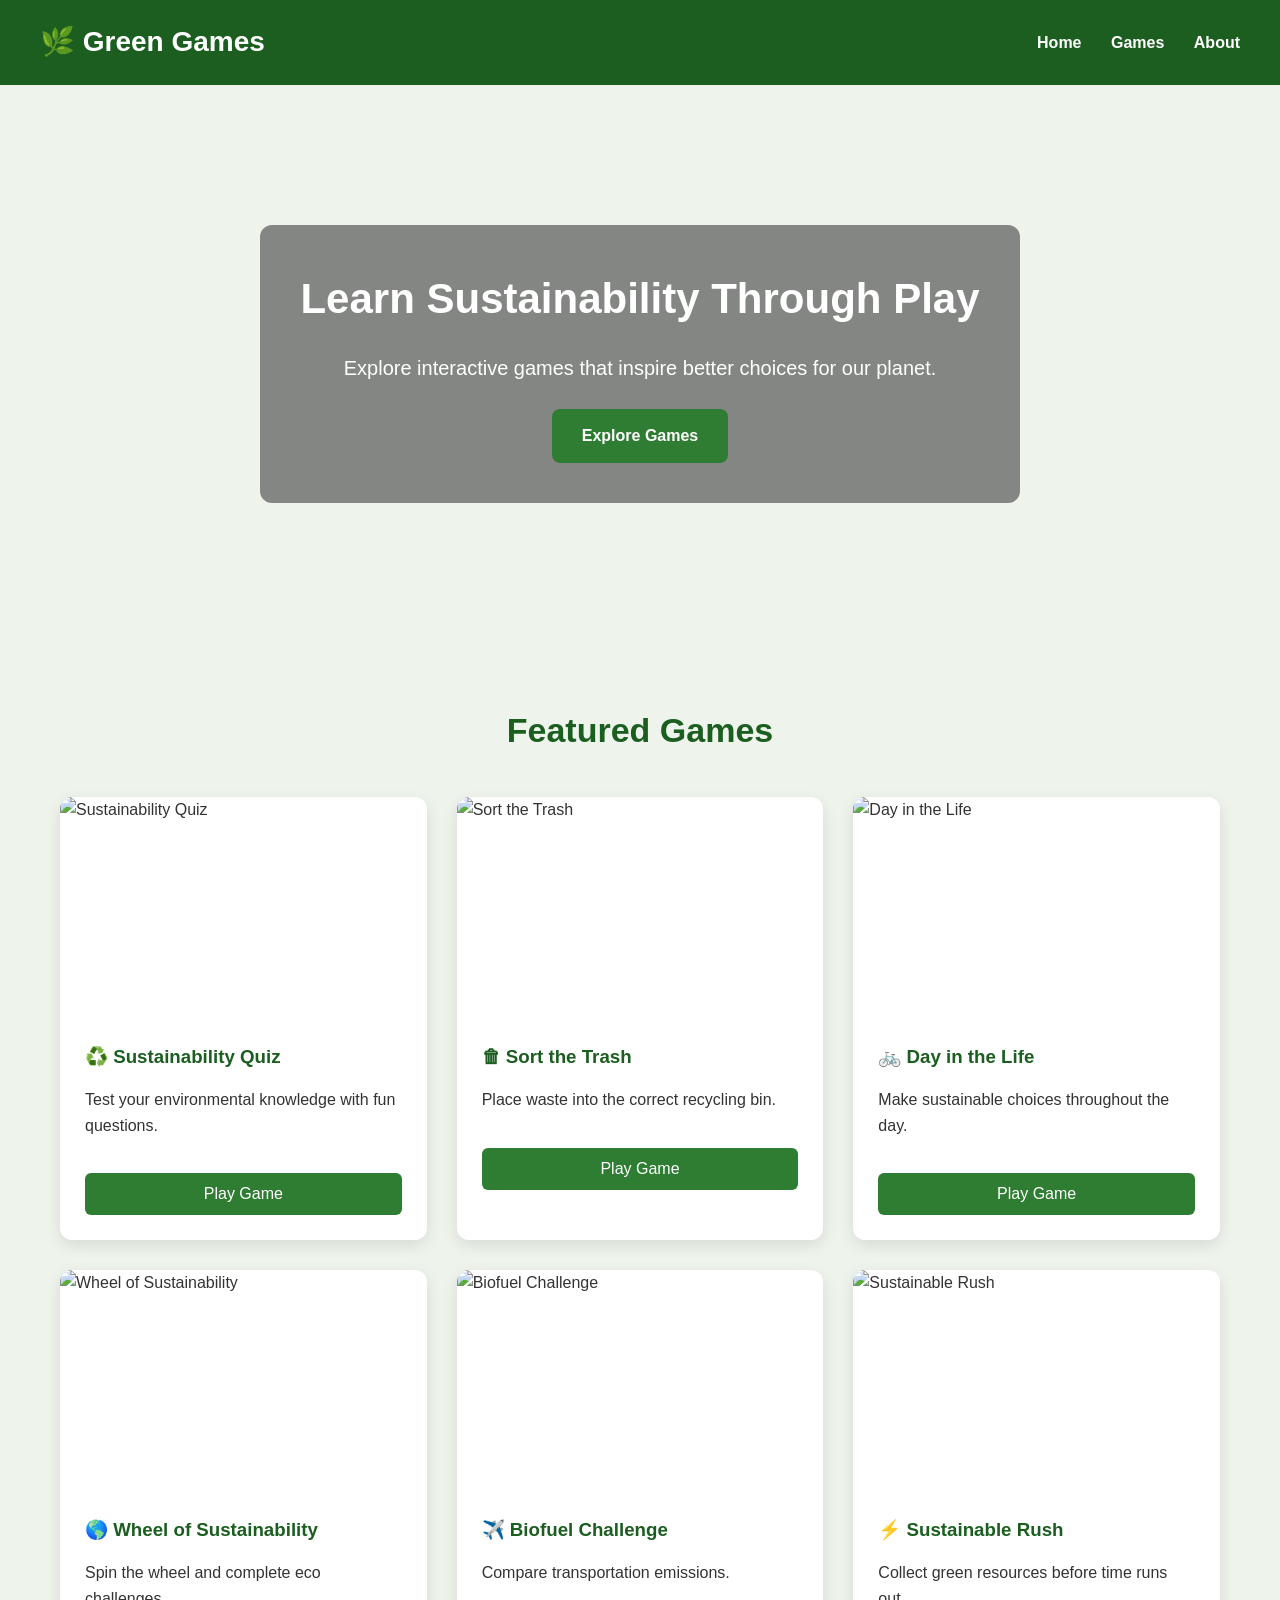
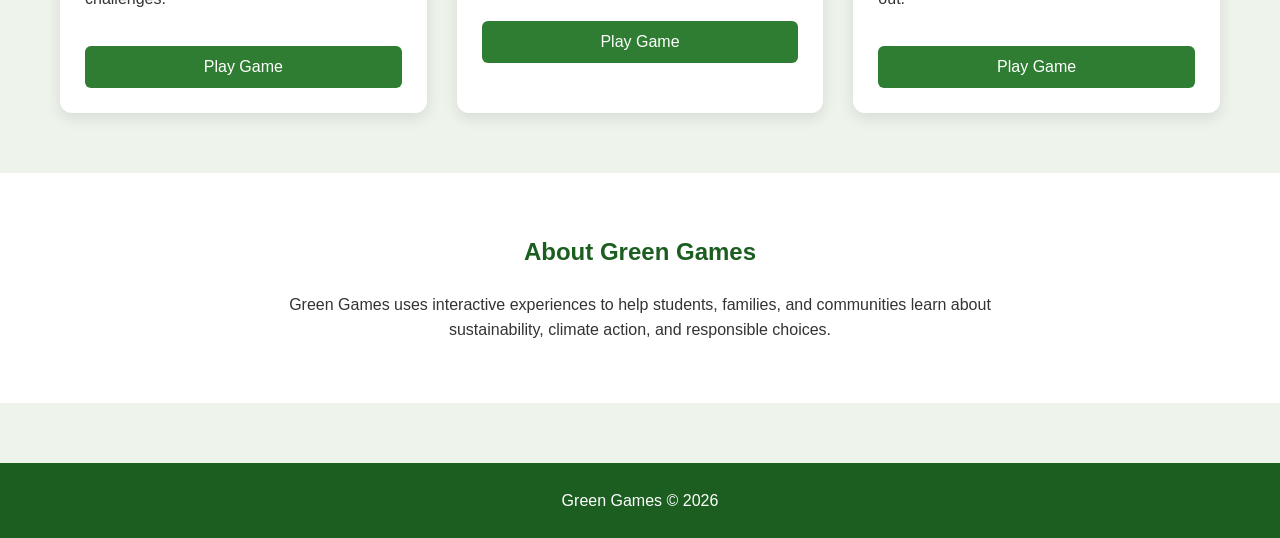
==== index.html @ a9f8beb3 "Complete Wheel of Sustainability random challenge game" ====
<!DOCTYPE html>
<html lang="en">

<head>
    <meta charset="UTF-8">
    <meta name="viewport" content="width=device-width, initial-scale=1.0">
    <title>Green Games</title>

    <link rel="stylesheet" href="css/style.css">
</head>


<body>

<header>

    <div class="container">

        <h1>🌿 Green Games</h1>

        <nav>
            <a href="#">Home</a>
            <a href="#games">Games</a>
            <a href="#about">About</a>
        </nav>

    </div>

</header>



<section class="hero">

    <div class="hero-overlay">

        <h2>Learn Sustainability Through Play</h2>

        <p>
            Explore interactive games that inspire better choices for our planet.
        </p>

        <a href="#games" class="hero-button">
            Explore Games
        </a>

    </div>

</section>




<section class="games" id="games">

    <h2>Featured Games</h2>


    <div class="game-grid">


        <div class="card">

            <img src="https://images.unsplash.com/photo-1497250681960-ef046c08a56e?auto=format&fit=crop&w=800&q=80"
            alt="Sustainability Quiz">

            <div class="card-content">

                <h3>♻️ Sustainability Quiz</h3>

                <p>
                    Test your environmental knowledge with fun questions.
                </p>

                <a href="games/sustainability-quiz.html">
    <button>Play Game</button>
</a>

            </div>

        </div>




        <div class="card">

            <img src="https://images.unsplash.com/photo-1611284446314-60a58ac0deb9?auto=format&fit=crop&w=800&q=80"
            alt="Sort the Trash">

            <div class="card-content">

                <h3>🗑 Sort the Trash</h3>

                <p>
                    Place waste into the correct recycling bin.
                </p>

                <a href="games/sort-trash.html">

<button>
Play Game
</button>

</a>

            </div>

        </div>




        <div class="card">

            <img src="https://images.unsplash.com/photo-1542601906990-b4d3fb778b09?auto=format&fit=crop&w=800&q=80"
            alt="Day in the Life">

            <div class="card-content">

                <h3>🚲 Day in the Life</h3>

                <p>
                    Make sustainable choices throughout the day.
                </p>

               <a href="games/day-life.html">

<button>
Play Game
</button>

</a>

            </div>

        </div>




        <div class="card">

            <img src="https://images.unsplash.com/photo-1469474968028-56623f02e42e?auto=format&fit=crop&w=800&q=80"
            alt="Wheel of Sustainability">

            <div class="card-content">

                <h3>🌎 Wheel of Sustainability</h3>

                <p>
                    Spin the wheel and complete eco challenges.
                </p>

                <a href="games/sustainability-wheel.html">

<button>
Play Game
</button>

</a>

            </div>

        </div>




        <div class="card">

            <img src="https://images.unsplash.com/photo-1473341304170-971dccb5ac1e?auto=format&fit=crop&w=800&q=80"
            alt="Biofuel Challenge">

            <div class="card-content">

                <h3>✈️ Biofuel Challenge</h3>

                <p>
                    Compare transportation emissions.
                </p>

                <button>Play Game</button>

            </div>

        </div>




        <div class="card">

            <img src="https://images.unsplash.com/photo-1500530855697-b586d89ba3ee?auto=format&fit=crop&w=800&q=80"
            alt="Sustainable Rush">

            <div class="card-content">

                <h3>⚡ Sustainable Rush</h3>

                <p>
                    Collect green resources before time runs out.
                </p>

                <button>Play Game</button>

            </div>

        </div>


    </div>

</section>





<section class="about" id="about">

    <h2>About Green Games</h2>

    <p>
        Green Games uses interactive experiences to help students,
        families, and communities learn about sustainability,
        climate action, and responsible choices.
    </p>

</section>




<footer>

    Green Games © 2026

</footer>



<script src="js/app.js"></script>


</body>

</html>
---- css/style.css ----
/* RESET */

* {

    margin:0;

    padding:0;

    box-sizing:border-box;

}



body {

    font-family:Arial, Helvetica, sans-serif;

    background:#eef4ec;

    color:#333;

    line-height:1.6;

}



/* HEADER */

header {

    background:#1b5e20;

    color:white;

    padding:20px 40px;

    position:sticky;

    top:0;

    z-index:1000;

}



.container {

    display:flex;

    justify-content:space-between;

    align-items:center;

}



header h1 {

    font-size:28px;

}



nav a {

    color:white;

    text-decoration:none;

    margin-left:25px;

    font-weight:bold;

}



nav a:hover {

    color:#c8f7c5;

}



/* HERO */

.hero {

    background-image:url('https://images.unsplash.com/photo-1441974231531-c6227db76b6e?w=1600');

    background-size:cover;

    background-position:center;

    text-align:center;

    padding:140px 20px;

    color:white;

}



.hero-overlay {

    background:rgba(0,0,0,.45);

    display:inline-block;

    padding:40px;

    border-radius:12px;

}



.hero h2 {

    font-size:42px;

    margin-bottom:20px;

}



.hero p {

    font-size:20px;

    max-width:700px;

}



.hero-button {

    display:inline-block;

    margin-top:25px;

    padding:14px 30px;

    background:#2e7d32;

    color:white;

    text-decoration:none;

    border-radius:8px;

    font-weight:bold;

}



.hero-button:hover {

    background:#1b5e20;

}



/* GAMES SECTION */

.games {

    padding:60px;

}



.games h2 {

    text-align:center;

    color:#1b5e20;

    font-size:34px;

    margin-bottom:40px;

}



.game-grid {

    display:grid;

    grid-template-columns:repeat(auto-fit,minmax(280px,1fr));

    gap:30px;

}



/* GAME CARDS */

.card {

    background:white;

    border-radius:12px;

    overflow:hidden;

    box-shadow:0 5px 15px rgba(0,0,0,.1);

    transition:.3s;

}



.card:hover {

    transform:translateY(-8px);

    box-shadow:0 10px 20px rgba(0,0,0,.15);

}



.card img {

    width:100%;

    height:220px;

    object-fit:cover;

    display:block;

}



.card-content {

    padding:25px;

}



.card h3 {

    color:#1b5e20;

    margin-bottom:15px;

}



.card p {

    margin-bottom:25px;

}



/* BUTTONS */

button {

    width:100%;

    background:#2e7d32;

    color:white;

    border:none;

    padding:12px 25px;

    border-radius:6px;

    cursor:pointer;

    font-size:16px;

    margin-top:10px;

}



button:hover {

    background:#1b5e20;

}



button:disabled {

    cursor:not-allowed;

}



/* ABOUT SECTION */

.about {

    background:white;

    text-align:center;

    padding:60px 20px;

}



.about h2 {

    color:#1b5e20;

    margin-bottom:20px;

}



.about p {

    max-width:800px;

    margin:auto;

}



/* QUIZ GAME */

.quiz {

    padding:60px 20px;

    text-align:center;

}



.quiz-box {

    max-width:700px;

    margin:auto;

    background:white;

    padding:40px;

    border-radius:12px;

    box-shadow:0 5px 15px rgba(0,0,0,.1);

}



#progress {

    color:#2e7d32;

    margin-bottom:20px;

    font-size:18px;

}



#question {

    color:#1b5e20;

    margin-bottom:30px;

}



#answers button {

    display:block;

    width:80%;

    margin:15px auto;

}



#result {

    margin:25px;

    font-size:20px;

    font-weight:bold;

    color:#1b5e20;

}



/* FOOTER */

footer {

    background:#1b5e20;

    color:white;

    text-align:center;

    padding:25px;

    margin-top:60px;

}



/* MOBILE DESIGN */

@media(max-width:700px){


    .container {

        flex-direction:column;

        gap:15px;

    }



    nav a {

        margin:0 10px;

    }



    .hero {

        padding:100px 20px;

    }



    .hero h2 {

        font-size:32px;

    }



    .games {

        padding:30px 20px;

    }



    .quiz-box {

        padding:25px;

    }


}#score {

    color:#555;

    margin-bottom:20px;

}/* SORT THE TRASH GAME */


#trash-score {

    color:#2e7d32;

    margin-bottom:20px;

}



#trash-item {

    color:#1b5e20;

    font-size:32px;

    margin-bottom:20px;

}



.trash-question {

    font-size:20px;

    margin-bottom:25px;

}



#trash-image {

    font-size:90px;

    margin:30px;

}



#trash-options button {

    display:block;

    width:80%;

    margin:15px auto;

}



#trash-result {

    margin:25px;

    font-size:20px;

    font-weight:bold;

    color:#1b5e20;

}/* DAY IN THE LIFE GAME */


#day-title {

    color:#1b5e20;

    margin-bottom:20px;

}



#day-question {

    font-size:20px;

    margin-bottom:30px;

}



#day-options button {

    display:block;

    width:80%;

    margin:15px auto;

}



#day-score {

    color:#2e7d32;

    margin-bottom:20px;

}



#day-result {

    margin:25px;

    font-weight:bold;

    font-size:20px;

}/* WHEEL GAME */


#wheel {

width:200px;

height:200px;

margin:30px auto;

border-radius:50%;

background:

conic-gradient(

#66bb6a,

#ffee58,

#42a5f5,

#ef5350,

#66bb6a

);


display:flex;

align-items:center;

justify-content:center;

font-size:70px;

border:8px solid #1b5e20;

}



.spin-animation {

animation:spin 1s ease;

}



@keyframes spin {


from {

transform:rotate(0deg);

}


to {

transform:rotate(720deg);

}


}



#wheel-score {

color:#2e7d32;

margin-bottom:20px;

}



#challenge {

color:#1b5e20;

margin:25px;

}
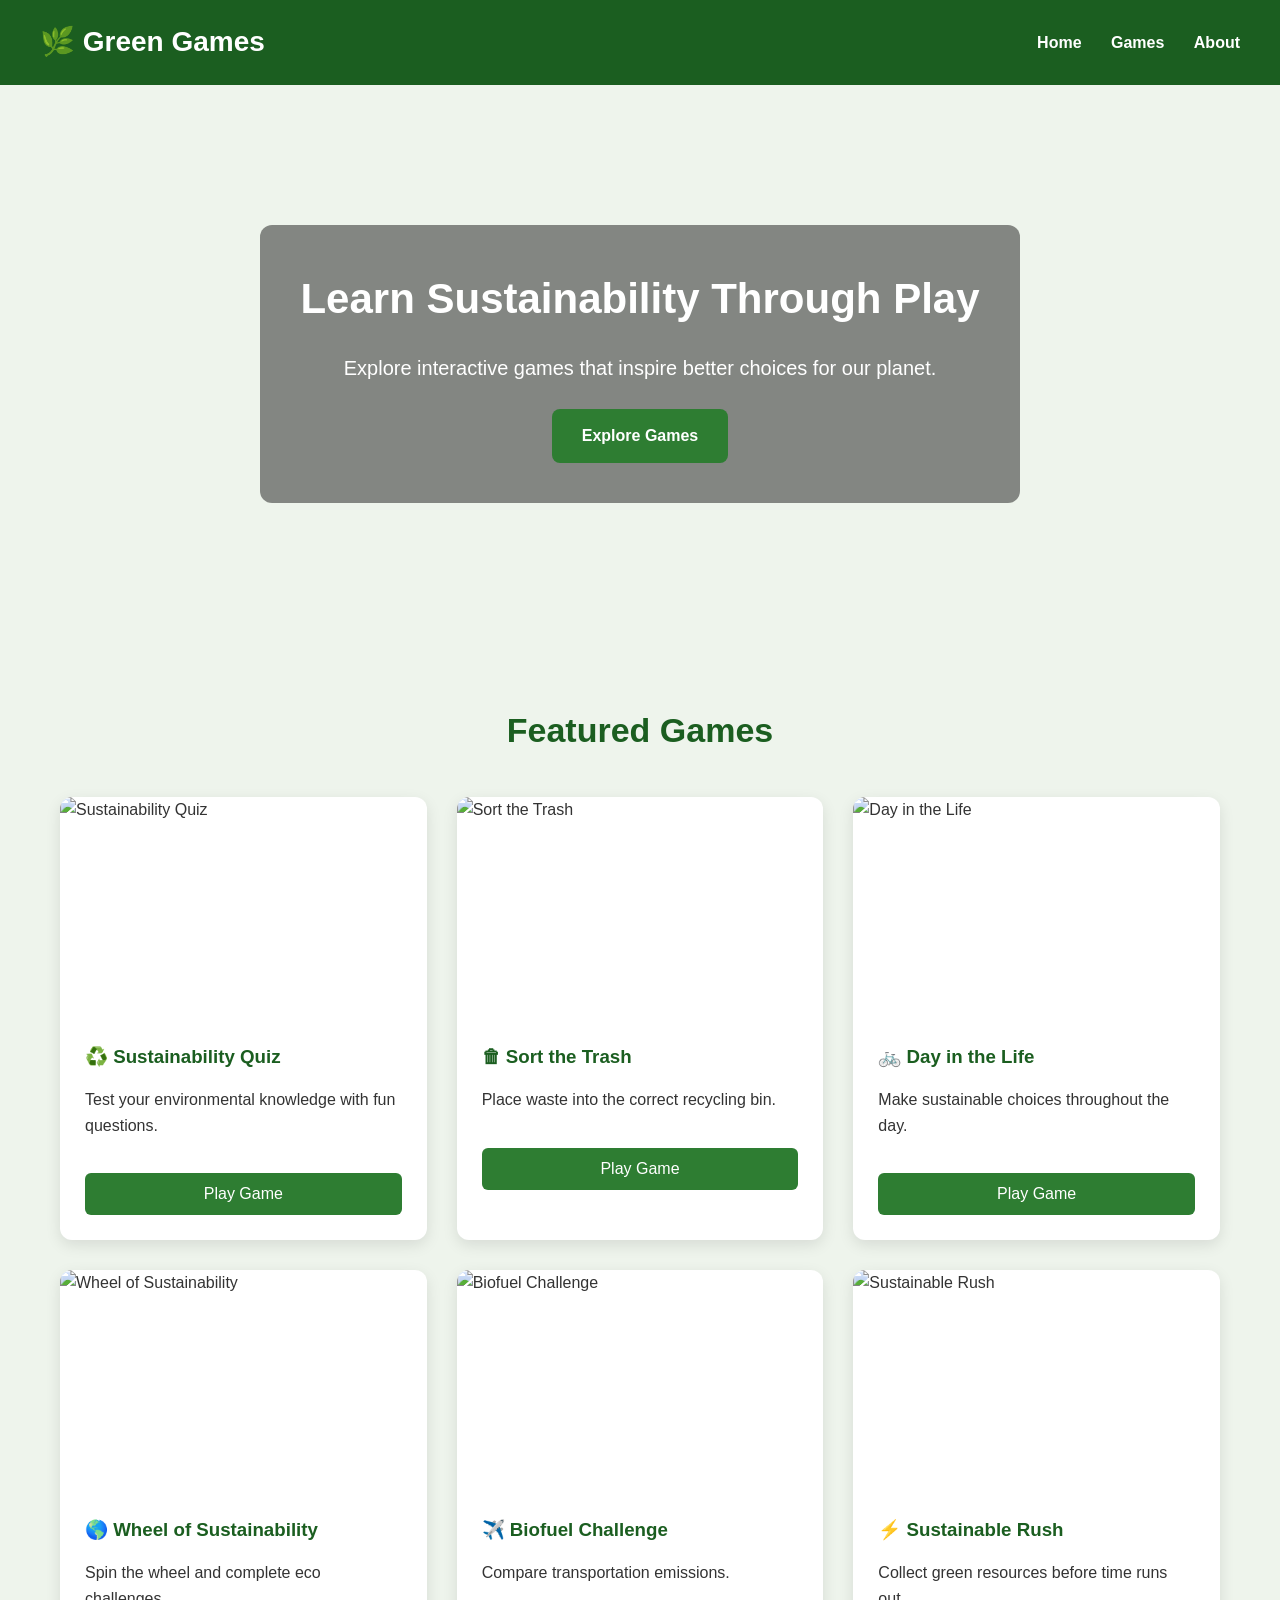
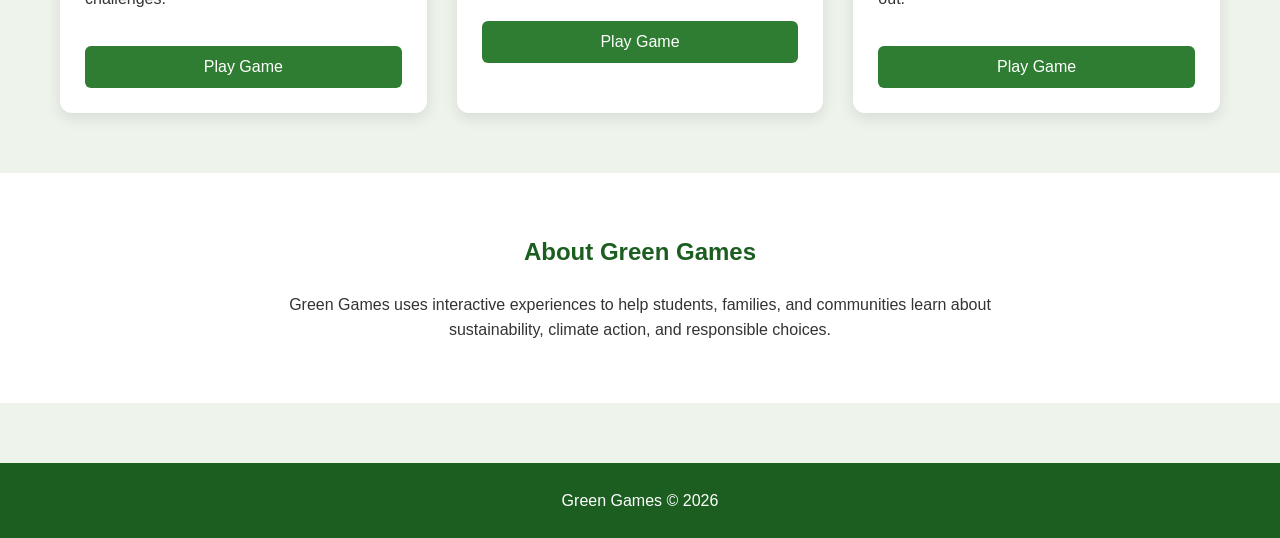
==== commit 6623ba5f: "Create dedicated games showcase page" ====
--- a/index.html
+++ b/index.html
@@ -19,10 +19,22 @@
         <h1>🌿 Green Games</h1>
 
         <nav>
-            <a href="#">Home</a>
-            <a href="#games">Games</a>
-            <a href="#about">About</a>
-        </nav>
+
+<a href="index.html">
+Home
+</a>
+
+
+<a href="games.html">
+Games
+</a>
+
+
+<a href="#">
+About
+</a>
+
+</nav>
 
     </div>
 
@@ -180,7 +192,13 @@
                     Compare transportation emissions.
                 </p>
 
-                <button>Play Game</button>
+                <a href="games/biofuel-challenge.html">
+
+<button>
+Play Game
+</button>
+
+</a>
 
             </div>
 
@@ -202,7 +220,13 @@
                     Collect green resources before time runs out.
                 </p>
 
-                <button>Play Game</button>
+               <a href="games/sustainable-rush.html">
+
+<button>
+Play Game
+</button>
+
+</a>
 
             </div>
 
--- a/css/style.css
+++ b/css/style.css
@@ -717,4 +717,135 @@
 
 margin:25px;
 
+}/* BIOFUEL GAME */
+
+
+#fuel-score {
+
+color:#2e7d32;
+
+margin-bottom:20px;
+
+}
+
+
+
+#fuel-question {
+
+color:#1b5e20;
+
+margin-bottom:25px;
+
+}
+
+
+
+#fuel-options button {
+
+display:block;
+
+width:80%;
+
+margin:15px auto;
+
+}
+
+
+
+#fuel-result {
+
+font-size:20px;
+
+font-weight:bold;
+
+margin:25px;
+
+}/* SUSTAINABLE RUSH */
+
+
+#rush-score,
+#rush-time {
+
+color:#2e7d32;
+
+margin-bottom:15px;
+
+}
+
+
+
+#rush-area {
+
+position:relative;
+
+height:350px;
+
+background:#eef4ec;
+
+border-radius:12px;
+
+overflow:hidden;
+
+margin:25px 0;
+
+}
+
+
+
+.rush-good,
+.rush-bad {
+
+position:absolute;
+
+font-size:45px;
+
+cursor:pointer;
+
+animation:float 1.5s linear;
+
+}
+
+
+
+@keyframes float {
+
+
+from {
+
+transform:translateY(0);
+
+}
+
+
+to {
+
+transform:translateY(-20px);
+
+}
+
+
+}
+
+
+
+#rush-result {
+
+font-size:22px;
+
+font-weight:bold;
+
+margin:20px;
+
+}.card a {
+
+    text-decoration:none;
+
+}
+
+
+
+.card button {
+
+    margin-top:10px;
+
 }
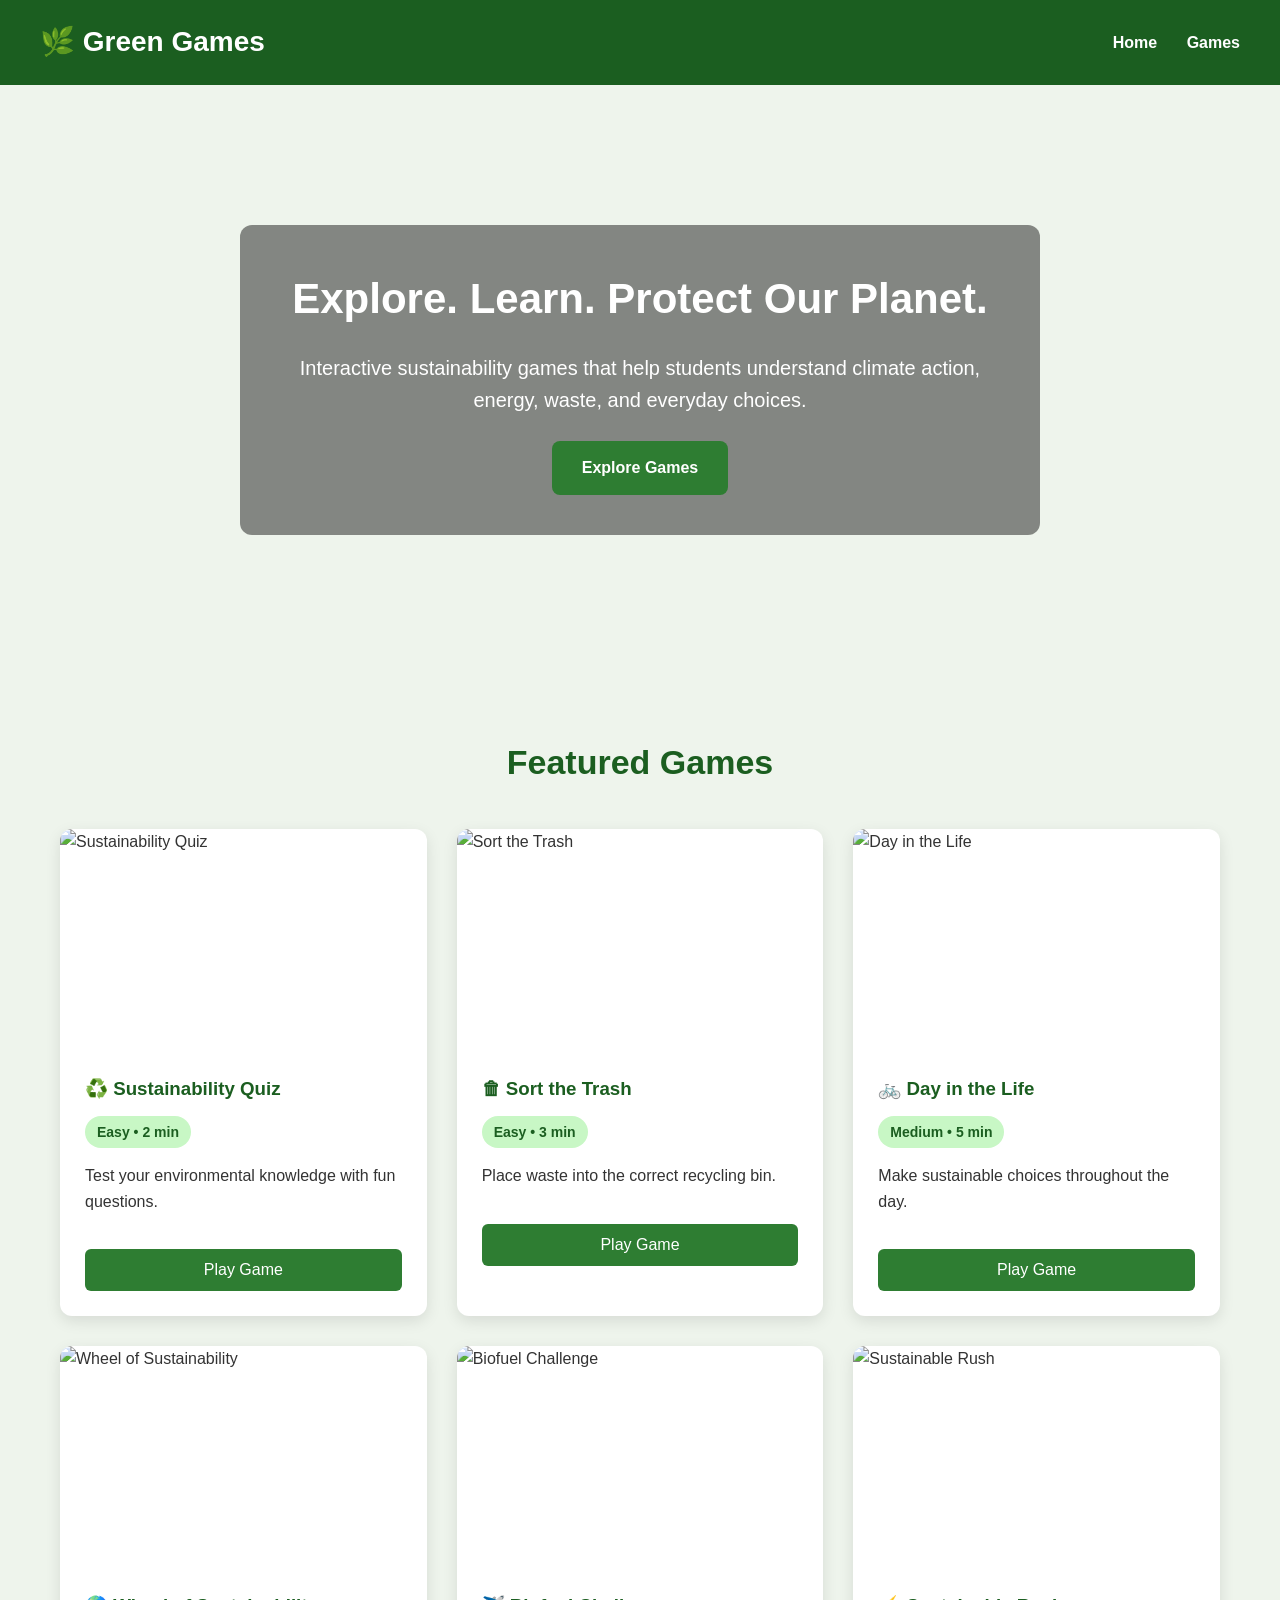
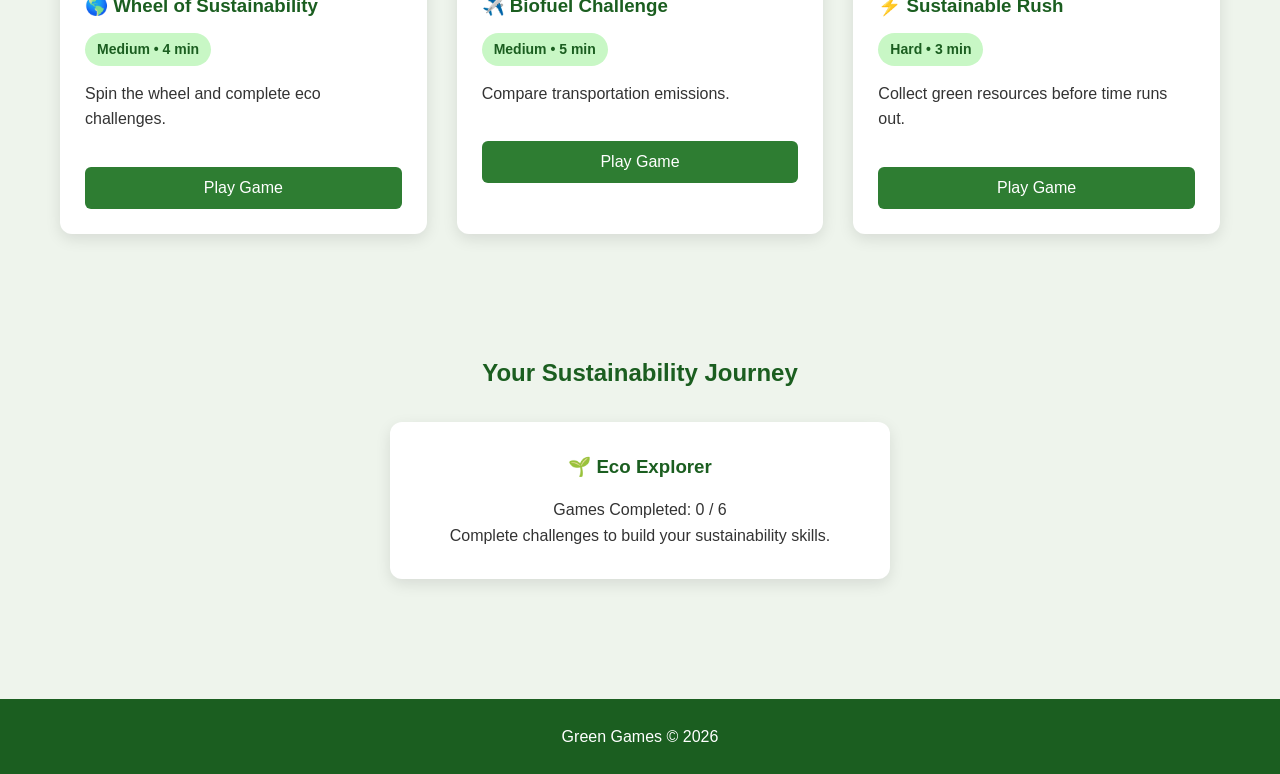
==== commit b7cff879: "Complete all sustainability games and tracking" ====
--- a/index.html
+++ b/index.html
@@ -2,23 +2,29 @@
 <html lang="en">
 
 <head>
-    <meta charset="UTF-8">
-    <meta name="viewport" content="width=device-width, initial-scale=1.0">
-    <title>Green Games</title>
-
-    <link rel="stylesheet" href="css/style.css">
+
+<meta charset="UTF-8">
+
+<meta name="viewport" content="width=device-width, initial-scale=1.0">
+
+<title>Green Games</title>
+
+<link rel="stylesheet" href="css/style.css">
+
 </head>
 
 
 <body>
 
+
 <header>
 
-    <div class="container">
-
-        <h1>🌿 Green Games</h1>
-
-        <nav>
+<div class="container">
+
+<h1>🌿 Green Games</h1>
+
+
+<nav>
 
 <a href="index.html">
 Home
@@ -29,211 +35,341 @@
 Games
 </a>
 
-
-<a href="#">
-About
-</a>
-
 </nav>
 
-    </div>
+
+</div>
 
 </header>
 
 
 
+
+
 <section class="hero">
 
-    <div class="hero-overlay">
-
-        <h2>Learn Sustainability Through Play</h2>
-
-        <p>
-            Explore interactive games that inspire better choices for our planet.
-        </p>
-
-        <a href="#games" class="hero-button">
-            Explore Games
-        </a>
-
-    </div>
+<div class="hero-overlay">
+
+
+<h2>
+Explore. Learn. Protect Our Planet.
+</h2>
+
+
+<p>
+Interactive sustainability games that help students understand climate action, energy, waste, and everyday choices.
+</p>
+
+
+<a href="#games" class="hero-button">
+Explore Games
+</a>
+
+
+</div>
 
 </section>
 
 
 
 
+
 <section class="games" id="games">
 
-    <h2>Featured Games</h2>
-
-
-    <div class="game-grid">
-
-
-        <div class="card">
-
-            <img src="https://images.unsplash.com/photo-1497250681960-ef046c08a56e?auto=format&fit=crop&w=800&q=80"
-            alt="Sustainability Quiz">
-
-            <div class="card-content">
-
-                <h3>♻️ Sustainability Quiz</h3>
-
-                <p>
-                    Test your environmental knowledge with fun questions.
-                </p>
-
-                <a href="games/sustainability-quiz.html">
-    <button>Play Game</button>
-</a>
-
-            </div>
-
-        </div>
-
-
-
-
-        <div class="card">
-
-            <img src="https://images.unsplash.com/photo-1611284446314-60a58ac0deb9?auto=format&fit=crop&w=800&q=80"
-            alt="Sort the Trash">
-
-            <div class="card-content">
-
-                <h3>🗑 Sort the Trash</h3>
-
-                <p>
-                    Place waste into the correct recycling bin.
-                </p>
-
-                <a href="games/sort-trash.html">
-
-<button>
-Play Game
-</button>
-
-</a>
-
-            </div>
-
-        </div>
-
-
-
-
-        <div class="card">
-
-            <img src="https://images.unsplash.com/photo-1542601906990-b4d3fb778b09?auto=format&fit=crop&w=800&q=80"
-            alt="Day in the Life">
-
-            <div class="card-content">
-
-                <h3>🚲 Day in the Life</h3>
-
-                <p>
-                    Make sustainable choices throughout the day.
-                </p>
-
-               <a href="games/day-life.html">
-
-<button>
-Play Game
-</button>
-
-</a>
-
-            </div>
-
-        </div>
-
-
-
-
-        <div class="card">
-
-            <img src="https://images.unsplash.com/photo-1469474968028-56623f02e42e?auto=format&fit=crop&w=800&q=80"
-            alt="Wheel of Sustainability">
-
-            <div class="card-content">
-
-                <h3>🌎 Wheel of Sustainability</h3>
-
-                <p>
-                    Spin the wheel and complete eco challenges.
-                </p>
-
-                <a href="games/sustainability-wheel.html">
-
-<button>
-Play Game
-</button>
-
-</a>
-
-            </div>
-
-        </div>
-
-
-
-
-        <div class="card">
-
-            <img src="https://images.unsplash.com/photo-1473341304170-971dccb5ac1e?auto=format&fit=crop&w=800&q=80"
-            alt="Biofuel Challenge">
-
-            <div class="card-content">
-
-                <h3>✈️ Biofuel Challenge</h3>
-
-                <p>
-                    Compare transportation emissions.
-                </p>
-
-                <a href="games/biofuel-challenge.html">
-
-<button>
-Play Game
-</button>
-
-</a>
-
-            </div>
-
-        </div>
-
-
-
-
-        <div class="card">
-
-            <img src="https://images.unsplash.com/photo-1500530855697-b586d89ba3ee?auto=format&fit=crop&w=800&q=80"
-            alt="Sustainable Rush">
-
-            <div class="card-content">
-
-                <h3>⚡ Sustainable Rush</h3>
-
-                <p>
-                    Collect green resources before time runs out.
-                </p>
-
-               <a href="games/sustainable-rush.html">
-
-<button>
-Play Game
-</button>
-
-</a>
-
-            </div>
-
-        </div>
-
-
-    </div>
+
+<h2>
+Featured Games
+</h2>
+
+
+
+<div class="game-grid">
+
+
+
+
+
+<!-- Sustainability Quiz -->
+
+<div class="card">
+
+
+<img src="https://images.unsplash.com/photo-1497250681960-ef046c08a56e?auto=format&fit=crop&w=800&q=80"
+alt="Sustainability Quiz">
+
+
+<div class="card-content">
+
+
+<h3>
+♻️ Sustainability Quiz
+</h3>
+
+
+<span class="badge">
+Easy • 2 min
+</span>
+
+
+<p>
+Test your environmental knowledge with fun questions.
+</p>
+
+
+<a href="games/sustainability-quiz.html">
+
+<button>
+Play Game
+</button>
+
+</a>
+
+
+</div>
+
+
+</div>
+
+
+
+
+
+
+
+<!-- Sort the Trash -->
+
+<div class="card">
+
+
+<img src="https://images.unsplash.com/photo-1611284446314-60a58ac0deb9?auto=format&fit=crop&w=800&q=80"
+alt="Sort the Trash">
+
+
+<div class="card-content">
+
+
+<h3>
+🗑 Sort the Trash
+</h3>
+
+
+<span class="badge">
+Easy • 3 min
+</span>
+
+
+<p>
+Place waste into the correct recycling bin.
+</p>
+
+
+<a href="games/sort-trash.html">
+
+<button>
+Play Game
+</button>
+
+</a>
+
+
+</div>
+
+
+</div>
+
+
+
+
+
+
+
+<!-- Day in the Life -->
+
+<div class="card">
+
+
+<img src="https://images.unsplash.com/photo-1542601906990-b4d3fb778b09?auto=format&fit=crop&w=800&q=80"
+alt="Day in the Life">
+
+
+<div class="card-content">
+
+
+<h3>
+🚲 Day in the Life
+</h3>
+
+
+<span class="badge">
+Medium • 5 min
+</span>
+
+
+<p>
+Make sustainable choices throughout the day.
+</p>
+
+
+<a href="games/day-life.html">
+
+<button>
+Play Game
+</button>
+
+</a>
+
+
+</div>
+
+
+</div>
+
+
+
+
+
+
+
+<!-- Wheel of Sustainability -->
+
+<div class="card">
+
+
+<img src="https://images.unsplash.com/photo-1469474968028-56623f02e42e?auto=format&fit=crop&w=800&q=80"
+alt="Wheel of Sustainability">
+
+
+<div class="card-content">
+
+
+<h3>
+🌎 Wheel of Sustainability
+</h3>
+
+
+<span class="badge">
+Medium • 4 min
+</span>
+
+
+<p>
+Spin the wheel and complete eco challenges.
+</p>
+
+
+<a href="games/sustainability-wheel.html">
+
+<button>
+Play Game
+</button>
+
+</a>
+
+
+</div>
+
+
+</div>
+
+
+
+
+
+
+
+<!-- Biofuel Challenge -->
+
+<div class="card">
+
+
+<img src="https://images.unsplash.com/photo-1473341304170-971dccb5ac1e?auto=format&fit=crop&w=800&q=80"
+alt="Biofuel Challenge">
+
+
+<div class="card-content">
+
+
+<h3>
+✈️ Biofuel Challenge
+</h3>
+
+
+<span class="badge">
+Medium • 5 min
+</span>
+
+
+<p>
+Compare transportation emissions.
+</p>
+
+
+<a href="games/biofuel-challenge.html">
+
+<button>
+Play Game
+</button>
+
+</a>
+
+
+</div>
+
+
+</div>
+
+
+
+
+
+
+
+<!-- Sustainable Rush -->
+
+<div class="card">
+
+
+<img src="https://images.unsplash.com/photo-1500530855697-b586d89ba3ee?auto=format&fit=crop&w=800&q=80"
+alt="Sustainable Rush">
+
+
+<div class="card-content">
+
+
+<h3>
+⚡ Sustainable Rush
+</h3>
+
+
+<span class="badge">
+Hard • 3 min
+</span>
+
+
+<p>
+Collect green resources before time runs out.
+</p>
+
+
+<a href="games/sustainable-rush.html">
+
+<button>
+Play Game
+</button>
+
+</a>
+
+
+</div>
+
+
+</div>
+
+
+
+
+</div>
+
 
 </section>
 
@@ -241,24 +377,48 @@
 
 
 
-<section class="about" id="about">
-
-    <h2>About Green Games</h2>
-
-    <p>
-        Green Games uses interactive experiences to help students,
-        families, and communities learn about sustainability,
-        climate action, and responsible choices.
-    </p>
+
+
+<section class="progress-box">
+
+
+<h2>
+Your Sustainability Journey
+</h2>
+
+
+<div class="progress-card">
+
+
+<h3>
+🌱 Eco Explorer
+</h3>
+
+
+<p>
+Games Completed: 0 / 6
+</p>
+
+
+<p>
+Complete challenges to build your sustainability skills.
+</p>
+
+
+</div>
+
 
 </section>
 
 
 
 
+
+
+
 <footer>
 
-    Green Games © 2026
+Green Games © 2026
 
 </footer>
 
--- a/css/style.css
+++ b/css/style.css
@@ -1,15 +1,10 @@
 /* RESET */
 
 * {
-
     margin:0;
-
     padding:0;
-
     box-sizing:border-box;
-
-}
-
+}
 
 
 body {
@@ -25,7 +20,6 @@
 }
 
 
-
 /* HEADER */
 
 header {
@@ -45,7 +39,6 @@
 }
 
 
-
 .container {
 
     display:flex;
@@ -57,7 +50,6 @@
 }
 
 
-
 header h1 {
 
     font-size:28px;
@@ -65,7 +57,6 @@
 }
 
 
-
 nav a {
 
     color:white;
@@ -79,7 +70,6 @@
 }
 
 
-
 nav a:hover {
 
     color:#c8f7c5;
@@ -107,7 +97,6 @@
 }
 
 
-
 .hero-overlay {
 
     background:rgba(0,0,0,.45);
@@ -118,8 +107,9 @@
 
     border-radius:12px;
 
-}
-
+    max-width:800px;
+
+}
 
 
 .hero h2 {
@@ -131,208 +121,450 @@
 }
 
 
-
 .hero p {
 
     font-size:20px;
 
+}
+
+
+
+.hero-button {
+
+    display:inline-block;
+
+    margin-top:25px;
+
+    padding:14px 30px;
+
+    background:#2e7d32;
+
+    color:white;
+
+    text-decoration:none;
+
+    border-radius:8px;
+
+    font-weight:bold;
+
+}
+
+
+.hero-button:hover {
+
+    background:#1b5e20;
+
+}
+
+
+
+/* GAMES SECTION */
+
+.games {
+
+    padding:60px;
+
+}
+
+
+.games h2 {
+
+    text-align:center;
+
+    color:#1b5e20;
+
+    font-size:34px;
+
+    margin-bottom:40px;
+
+}
+
+
+
+.game-grid {
+
+    display:grid;
+
+    grid-template-columns:repeat(auto-fit,minmax(280px,1fr));
+
+    gap:30px;
+
+}
+
+
+
+/* GAME CARDS */
+
+.card {
+
+    background:white;
+
+    border-radius:12px;
+
+    overflow:hidden;
+
+    box-shadow:0 5px 15px rgba(0,0,0,.1);
+
+    transition:.3s;
+
+}
+
+
+.card:hover {
+
+    transform:translateY(-8px);
+
+    box-shadow:0 10px 20px rgba(0,0,0,.15);
+
+}
+
+
+.card img {
+
+    width:100%;
+
+    height:220px;
+
+    object-fit:cover;
+
+    display:block;
+
+}
+
+
+
+.card-content {
+
+    padding:25px;
+
+}
+
+
+
+.card h3 {
+
+    color:#1b5e20;
+
+    margin-bottom:12px;
+
+}
+
+
+
+.card p {
+
+    margin:15px 0 25px;
+
+}
+
+
+
+/* GAME BADGES */
+
+.badge {
+
+    display:inline-block;
+
+    background:#c8f7c5;
+
+    color:#1b5e20;
+
+    padding:5px 12px;
+
+    border-radius:20px;
+
+    font-size:14px;
+
+    font-weight:bold;
+
+}
+
+
+
+/* BUTTONS */
+
+button {
+
+    width:100%;
+
+    background:#2e7d32;
+
+    color:white;
+
+    border:none;
+
+    padding:12px 25px;
+
+    border-radius:6px;
+
+    cursor:pointer;
+
+    font-size:16px;
+
+    margin-top:10px;
+
+}
+
+
+button:hover {
+
+    background:#1b5e20;
+
+}
+
+
+button:disabled {
+
+    cursor:not-allowed;
+
+}
+
+
+
+.card a {
+
+    text-decoration:none;
+
+}
+
+
+
+
+/* PROGRESS SECTION */
+
+.progress-box {
+
+    padding:60px 20px;
+
+    text-align:center;
+
+}
+
+
+
+.progress-box h2 {
+
+    color:#1b5e20;
+
+    margin-bottom:30px;
+
+}
+
+
+
+.progress-card {
+
+    background:white;
+
+    max-width:500px;
+
+    margin:auto;
+
+    padding:30px;
+
+    border-radius:12px;
+
+    box-shadow:0 5px 15px rgba(0,0,0,.1);
+
+}
+
+
+
+.progress-card h3 {
+
+    color:#1b5e20;
+
+    margin-bottom:15px;
+
+}
+
+
+
+/* ABOUT SECTION */
+
+.about {
+
+    background:white;
+
+    text-align:center;
+
+    padding:60px 20px;
+
+}
+
+
+.about h2 {
+
+    color:#1b5e20;
+
+    margin-bottom:20px;
+
+}
+
+
+.about p {
+
+    max-width:800px;
+
+    margin:auto;
+
+}
+
+
+
+/* QUIZ GAME */
+
+.quiz {
+
+    padding:60px 20px;
+
+    text-align:center;
+
+}
+
+
+
+.quiz-box {
+
     max-width:700px;
 
-}
-
-
-
-.hero-button {
-
-    display:inline-block;
-
-    margin-top:25px;
-
-    padding:14px 30px;
-
-    background:#2e7d32;
-
-    color:white;
-
-    text-decoration:none;
-
-    border-radius:8px;
+    margin:auto;
+
+    background:white;
+
+    padding:40px;
+
+    border-radius:12px;
+
+    box-shadow:0 5px 15px rgba(0,0,0,.1);
+
+}
+
+
+
+#progress {
+
+    color:#2e7d32;
+
+    margin-bottom:20px;
+
+    font-size:18px;
+
+}
+
+
+#score {
+
+    color:#555;
+
+    margin-bottom:20px;
+
+}
+
+
+
+#question {
+
+    color:#1b5e20;
+
+    margin-bottom:30px;
+
+}
+
+
+#answers button {
+
+    display:block;
+
+    width:80%;
+
+    margin:15px auto;
+
+}
+
+
+#result {
+
+    margin:25px;
+
+    font-size:20px;
 
     font-weight:bold;
 
-}
-
-
-
-.hero-button:hover {
-
-    background:#1b5e20;
-
-}
-
-
-
-/* GAMES SECTION */
-
-.games {
-
-    padding:60px;
-
-}
-
-
-
-.games h2 {
-
-    text-align:center;
-
-    color:#1b5e20;
-
-    font-size:34px;
-
-    margin-bottom:40px;
-
-}
-
-
-
-.game-grid {
-
-    display:grid;
-
-    grid-template-columns:repeat(auto-fit,minmax(280px,1fr));
-
-    gap:30px;
-
-}
-
-
-
-/* GAME CARDS */
-
-.card {
-
-    background:white;
-
-    border-radius:12px;
-
-    overflow:hidden;
-
-    box-shadow:0 5px 15px rgba(0,0,0,.1);
-
-    transition:.3s;
-
-}
-
-
-
-.card:hover {
-
-    transform:translateY(-8px);
-
-    box-shadow:0 10px 20px rgba(0,0,0,.15);
-
-}
-
-
-
-.card img {
-
-    width:100%;
-
-    height:220px;
-
-    object-fit:cover;
+    color:#1b5e20;
+
+}
+
+
+
+/* SORT THE TRASH GAME */
+
+#trash-score {
+
+    color:#2e7d32;
+
+    margin-bottom:20px;
+
+}
+
+
+#trash-item {
+
+    color:#1b5e20;
+
+    font-size:32px;
+
+    margin-bottom:20px;
+
+}
+
+
+.trash-question {
+
+    font-size:20px;
+
+    margin-bottom:25px;
+
+}
+
+
+#trash-image {
+
+    font-size:90px;
+
+    margin:30px;
+
+}
+
+
+#trash-options button {
 
     display:block;
 
-}
-
-
-
-.card-content {
-
-    padding:25px;
-
-}
-
-
-
-.card h3 {
-
-    color:#1b5e20;
-
-    margin-bottom:15px;
-
-}
-
-
-
-.card p {
-
-    margin-bottom:25px;
-
-}
-
-
-
-/* BUTTONS */
-
-button {
-
-    width:100%;
-
-    background:#2e7d32;
-
-    color:white;
-
-    border:none;
-
-    padding:12px 25px;
-
-    border-radius:6px;
-
-    cursor:pointer;
-
-    font-size:16px;
-
-    margin-top:10px;
-
-}
-
-
-
-button:hover {
-
-    background:#1b5e20;
-
-}
-
-
-
-button:disabled {
-
-    cursor:not-allowed;
-
-}
-
-
-
-/* ABOUT SECTION */
-
-.about {
-
-    background:white;
-
-    text-align:center;
-
-    padding:60px 20px;
-
-}
-
-
-
-.about h2 {
+    width:80%;
+
+    margin:15px auto;
+
+}
+
+
+#trash-result {
+
+    margin:25px;
+
+    font-size:20px;
+
+    font-weight:bold;
+
+    color:#1b5e20;
+
+}
+
+
+
+/* DAY IN THE LIFE */
+
+#day-title {
 
     color:#1b5e20;
 
@@ -341,332 +573,84 @@
 }
 
 
-
-.about p {
-
-    max-width:800px;
-
-    margin:auto;
-
-}
-
-
-
-/* QUIZ GAME */
-
-.quiz {
-
-    padding:60px 20px;
-
-    text-align:center;
-
-}
-
-
-
-.quiz-box {
-
-    max-width:700px;
-
-    margin:auto;
-
-    background:white;
-
-    padding:40px;
-
-    border-radius:12px;
-
-    box-shadow:0 5px 15px rgba(0,0,0,.1);
-
-}
-
-
-
-#progress {
+#day-question {
+
+    font-size:20px;
+
+    margin-bottom:30px;
+
+}
+
+
+#day-options button {
+
+    display:block;
+
+    width:80%;
+
+    margin:15px auto;
+
+}
+
+
+#day-score {
 
     color:#2e7d32;
 
     margin-bottom:20px;
 
-    font-size:18px;
-
-}
-
-
-
-#question {
-
-    color:#1b5e20;
-
-    margin-bottom:30px;
-
-}
-
-
-
-#answers button {
-
-    display:block;
-
-    width:80%;
-
-    margin:15px auto;
-
-}
-
-
-
-#result {
+}
+
+
+#day-result {
 
     margin:25px;
 
+    font-weight:bold;
+
     font-size:20px;
 
-    font-weight:bold;
-
-    color:#1b5e20;
-
-}
-
-
-
-/* FOOTER */
-
-footer {
-
-    background:#1b5e20;
-
-    color:white;
-
-    text-align:center;
-
-    padding:25px;
-
-    margin-top:60px;
-
-}
-
-
-
-/* MOBILE DESIGN */
-
-@media(max-width:700px){
-
-
-    .container {
-
-        flex-direction:column;
-
-        gap:15px;
-
-    }
-
-
-
-    nav a {
-
-        margin:0 10px;
-
-    }
-
-
-
-    .hero {
-
-        padding:100px 20px;
-
-    }
-
-
-
-    .hero h2 {
-
-        font-size:32px;
-
-    }
-
-
-
-    .games {
-
-        padding:30px 20px;
-
-    }
-
-
-
-    .quiz-box {
-
-        padding:25px;
-
-    }
-
-
-}#score {
-
-    color:#555;
-
-    margin-bottom:20px;
-
-}/* SORT THE TRASH GAME */
-
-
-#trash-score {
-
-    color:#2e7d32;
-
-    margin-bottom:20px;
-
-}
-
-
-
-#trash-item {
-
-    color:#1b5e20;
-
-    font-size:32px;
-
-    margin-bottom:20px;
-
-}
-
-
-
-.trash-question {
-
-    font-size:20px;
-
-    margin-bottom:25px;
-
-}
-
-
-
-#trash-image {
-
-    font-size:90px;
-
-    margin:30px;
-
-}
-
-
-
-#trash-options button {
-
-    display:block;
-
-    width:80%;
-
-    margin:15px auto;
-
-}
-
-
-
-#trash-result {
-
-    margin:25px;
-
-    font-size:20px;
-
-    font-weight:bold;
-
-    color:#1b5e20;
-
-}/* DAY IN THE LIFE GAME */
-
-
-#day-title {
-
-    color:#1b5e20;
-
-    margin-bottom:20px;
-
-}
-
-
-
-#day-question {
-
-    font-size:20px;
-
-    margin-bottom:30px;
-
-}
-
-
-
-#day-options button {
-
-    display:block;
-
-    width:80%;
-
-    margin:15px auto;
-
-}
-
-
-
-#day-score {
-
-    color:#2e7d32;
-
-    margin-bottom:20px;
-
-}
-
-
-
-#day-result {
-
-    margin:25px;
-
-    font-weight:bold;
-
-    font-size:20px;
-
-}/* WHEEL GAME */
-
+}
+
+
+
+/* WHEEL GAME */
 
 #wheel {
 
-width:200px;
-
-height:200px;
-
-margin:30px auto;
-
-border-radius:50%;
-
-background:
-
-conic-gradient(
-
-#66bb6a,
-
-#ffee58,
-
-#42a5f5,
-
-#ef5350,
-
-#66bb6a
-
-);
-
-
-display:flex;
-
-align-items:center;
-
-justify-content:center;
-
-font-size:70px;
-
-border:8px solid #1b5e20;
+    width:200px;
+
+    height:200px;
+
+    margin:30px auto;
+
+    border-radius:50%;
+
+    background:
+
+    conic-gradient(
+
+    #66bb6a,
+
+    #ffee58,
+
+    #42a5f5,
+
+    #ef5350,
+
+    #66bb6a
+
+    );
+
+    display:flex;
+
+    align-items:center;
+
+    justify-content:center;
+
+    font-size:70px;
+
+    border:8px solid #1b5e20;
 
 }
 
@@ -674,31 +658,26 @@
 
 .spin-animation {
 
-animation:spin 1s ease;
-
-}
-
+    animation:spin 1s ease;
+
+}
 
 
 @keyframes spin {
 
-
 from {
 
 transform:rotate(0deg);
 
 }
 
-
 to {
 
 transform:rotate(720deg);
 
 }
 
-
-}
-
+}
 
 
 #wheel-score {
@@ -710,15 +689,17 @@
 }
 
 
-
 #challenge {
 
 color:#1b5e20;
 
 margin:25px;
 
-}/* BIOFUEL GAME */
-
+}
+
+
+
+/* BIOFUEL GAME */
 
 #fuel-score {
 
@@ -729,7 +710,6 @@
 }
 
 
-
 #fuel-question {
 
 color:#1b5e20;
@@ -739,7 +719,6 @@
 }
 
 
-
 #fuel-options button {
 
 display:block;
@@ -751,7 +730,6 @@
 }
 
 
-
 #fuel-result {
 
 font-size:20px;
@@ -760,8 +738,11 @@
 
 margin:25px;
 
-}/* SUSTAINABLE RUSH */
-
+}
+
+
+
+/* SUSTAINABLE RUSH */
 
 #rush-score,
 #rush-time {
@@ -809,21 +790,18 @@
 
 @keyframes float {
 
-
 from {
 
 transform:translateY(0);
 
 }
 
-
 to {
 
 transform:translateY(-20px);
 
 }
 
-
 }
 
 
@@ -836,16 +814,80 @@
 
 margin:20px;
 
-}.card a {
-
-    text-decoration:none;
-
-}
-
-
-
-.card button {
-
-    margin-top:10px;
+}
+
+
+
+/* FOOTER */
+
+footer {
+
+    background:#1b5e20;
+
+    color:white;
+
+    text-align:center;
+
+    padding:25px;
+
+    margin-top:60px;
+
+}
+
+
+
+/* MOBILE DESIGN */
+
+@media(max-width:700px){
+
+
+    .container {
+
+        flex-direction:column;
+
+        gap:15px;
+
+    }
+
+
+
+    nav a {
+
+        margin:0 10px;
+
+    }
+
+
+
+    .hero {
+
+        padding:100px 20px;
+
+    }
+
+
+
+    .hero h2 {
+
+        font-size:32px;
+
+    }
+
+
+
+    .games {
+
+        padding:30px 20px;
+
+    }
+
+
+
+    .quiz-box {
+
+        padding:25px;
+
+    }
+
 
 }
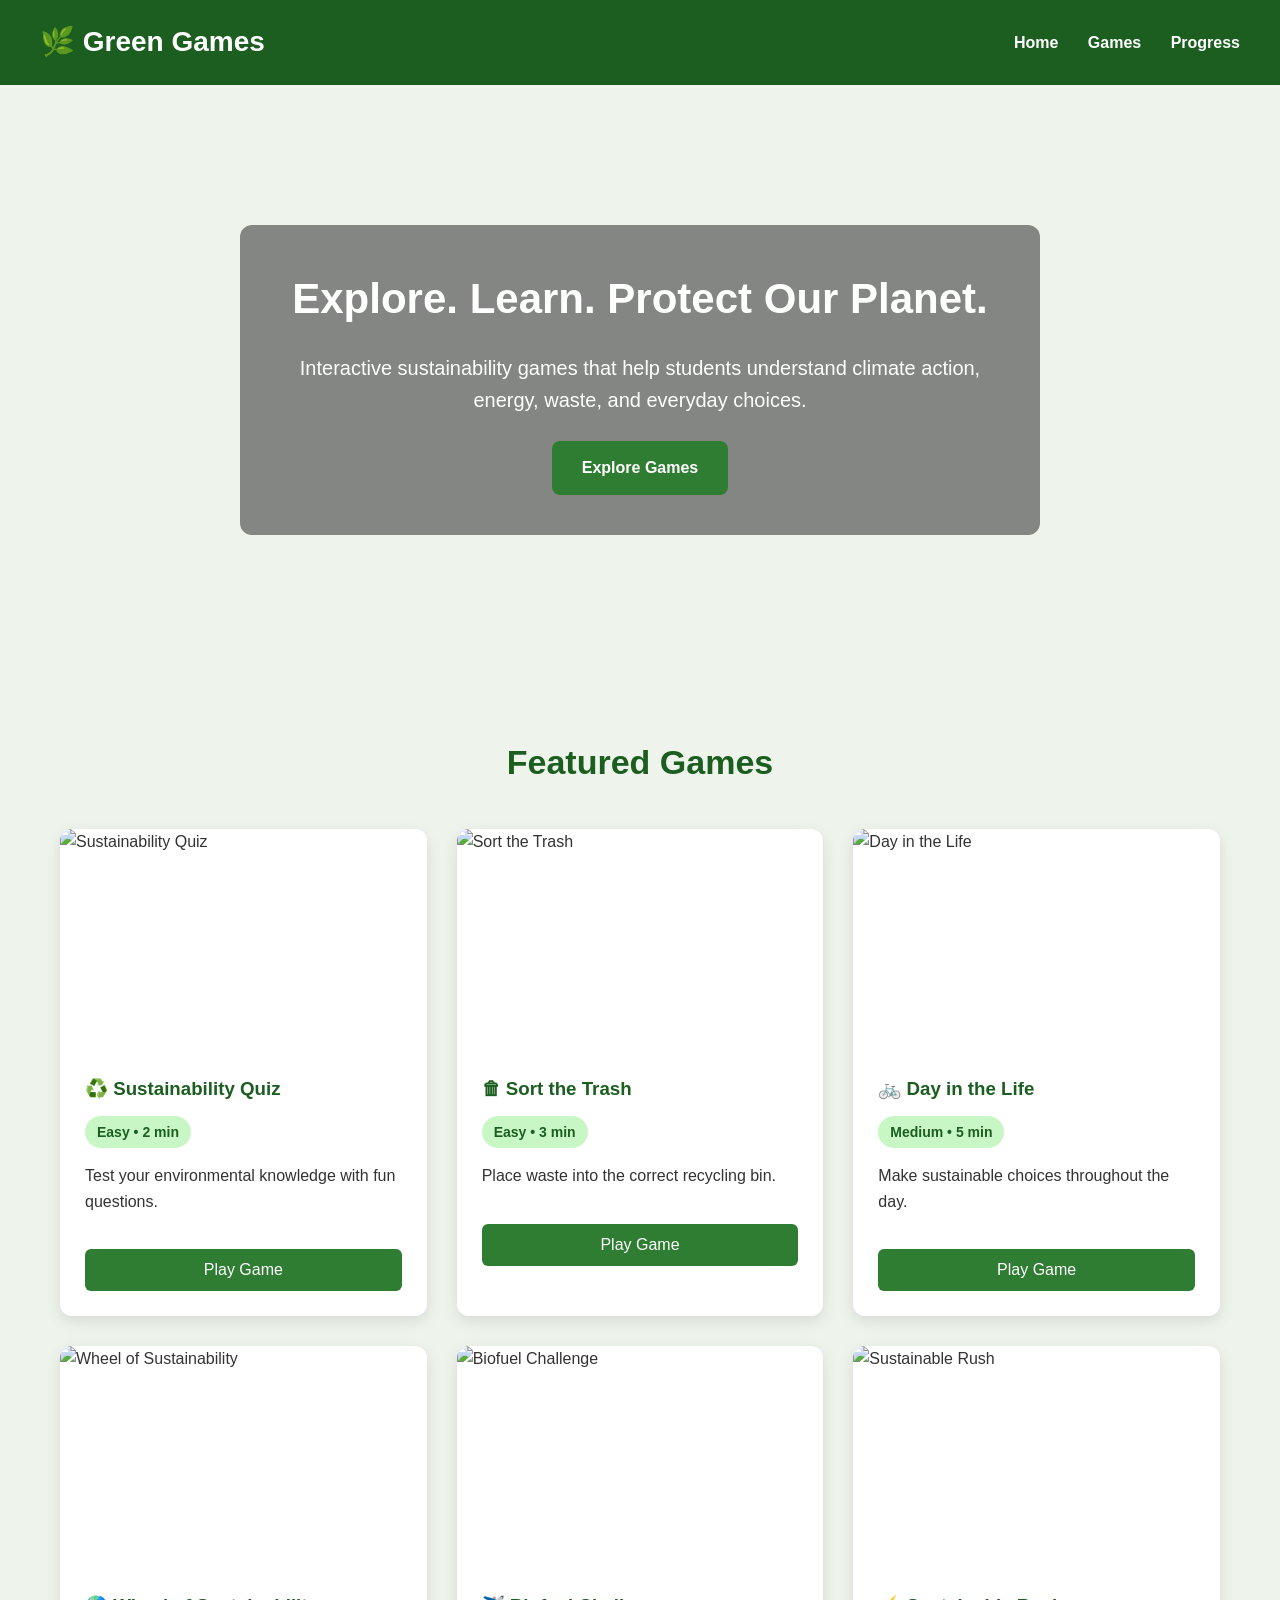
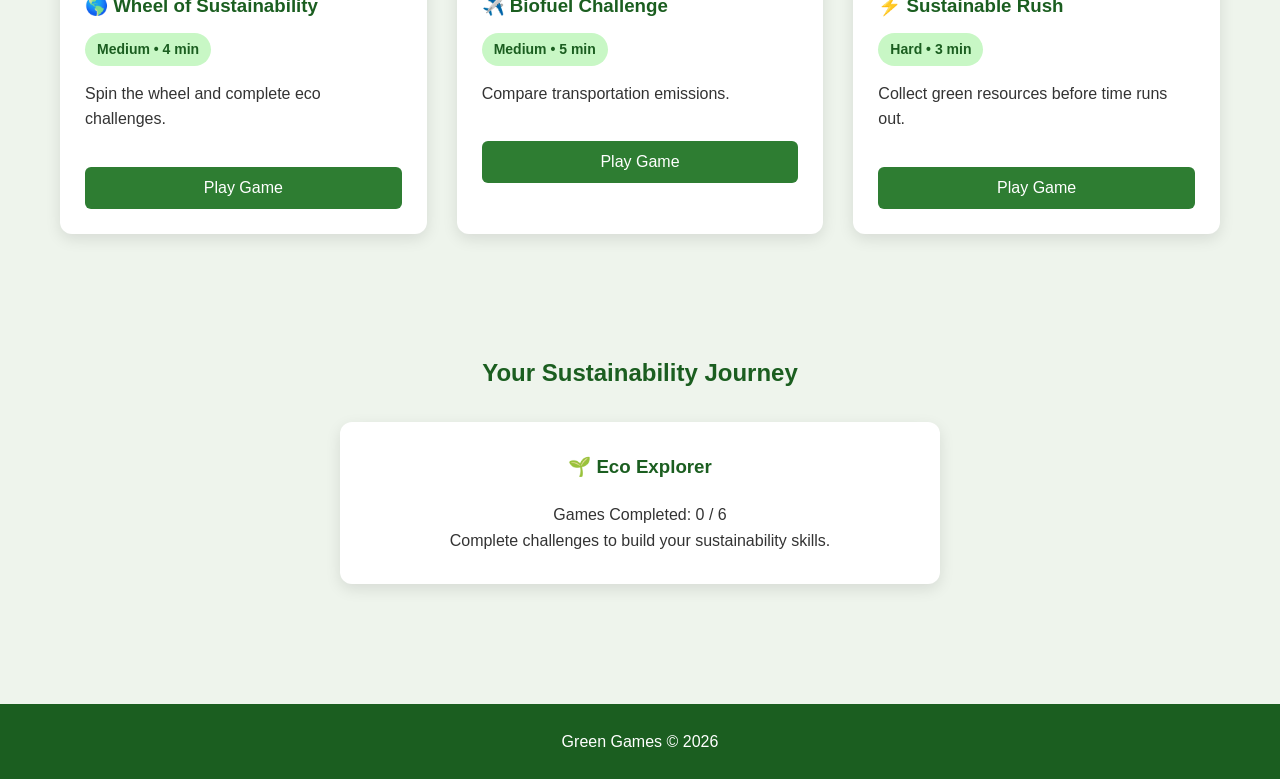
==== commit 0025e2ce: "progress for all games fixed" ====
--- a/index.html
+++ b/index.html
@@ -30,9 +30,12 @@
 Home
 </a>
 
-
 <a href="games.html">
 Games
+</a>
+
+<a href="progress.html">
+Progress
 </a>
 
 </nav>
--- a/css/style.css
+++ b/css/style.css
@@ -20,6 +20,7 @@
 }
 
 
+
 /* HEADER */
 
 header {
@@ -57,6 +58,7 @@
 }
 
 
+
 nav a {
 
     color:white;
@@ -158,7 +160,7 @@
 
 
 
-/* GAMES SECTION */
+/* GAMES */
 
 .games {
 
@@ -193,7 +195,7 @@
 
 
 
-/* GAME CARDS */
+/* CARDS */
 
 .card {
 
@@ -219,6 +221,7 @@
 }
 
 
+
 .card img {
 
     width:100%;
@@ -240,7 +243,6 @@
 }
 
 
-
 .card h3 {
 
     color:#1b5e20;
@@ -259,7 +261,15 @@
 
 
 
-/* GAME BADGES */
+.card a {
+
+    text-decoration:none;
+
+}
+
+
+
+/* BADGES */
 
 .badge {
 
@@ -306,6 +316,7 @@
 }
 
 
+
 button:hover {
 
     background:#1b5e20;
@@ -317,22 +328,15 @@
 
     cursor:not-allowed;
 
-}
-
-
-
-.card a {
-
-    text-decoration:none;
-
-}
-
-
-
-
-/* PROGRESS SECTION */
-
-.progress-box {
+    opacity:.8;
+
+}
+
+
+
+/* QUIZ BASE */
+
+.quiz {
 
     padding:60px 20px;
 
@@ -342,7 +346,45 @@
 
 
 
-.progress-box h2 {
+.quiz-box {
+
+    max-width:700px;
+
+    margin:auto;
+
+    background:white;
+
+    padding:40px;
+
+    border-radius:12px;
+
+    box-shadow:0 5px 15px rgba(0,0,0,.1);
+
+}
+
+
+
+#progress {
+
+    color:#2e7d32;
+
+    margin-bottom:20px;
+
+}
+
+
+
+#score {
+
+    color:#555;
+
+    margin-bottom:20px;
+
+}
+
+
+
+#question {
 
     color:#1b5e20;
 
@@ -351,270 +393,94 @@
 }
 
 
-
-.progress-card {
-
-    background:white;
-
-    max-width:500px;
-
-    margin:auto;
-
-    padding:30px;
-
-    border-radius:12px;
-
-    box-shadow:0 5px 15px rgba(0,0,0,.1);
-
-}
-
-
-
-.progress-card h3 {
+#answers button,
+#trash-options button,
+#day-options button,
+#fuel-options button {
+
+    display:block;
+
+    width:80%;
+
+    margin:15px auto;
+
+}
+
+
+
+#result,
+#trash-result,
+#day-result,
+#fuel-result {
+
+    margin:25px;
+
+    font-size:20px;
+
+    font-weight:bold;
 
     color:#1b5e20;
 
-    margin-bottom:15px;
-
-}
-
-
-
-/* ABOUT SECTION */
-
-.about {
-
-    background:white;
-
-    text-align:center;
-
-    padding:60px 20px;
-
-}
-
-
-.about h2 {
+}
+
+
+
+/* SORT TRASH */
+
+#trash-score {
+
+    color:#2e7d32;
+
+}
+
+
+#trash-item {
 
     color:#1b5e20;
 
-    margin-bottom:20px;
-
-}
-
-
-.about p {
-
-    max-width:800px;
-
-    margin:auto;
-
-}
-
-
-
-/* QUIZ GAME */
-
-.quiz {
-
-    padding:60px 20px;
-
-    text-align:center;
-
-}
-
-
-
-.quiz-box {
-
-    max-width:700px;
-
-    margin:auto;
-
-    background:white;
-
-    padding:40px;
-
-    border-radius:12px;
-
-    box-shadow:0 5px 15px rgba(0,0,0,.1);
-
-}
-
-
-
-#progress {
+    font-size:32px;
+
+}
+
+
+
+#trash-image {
+
+    font-size:90px;
+
+    margin:30px;
+
+}
+
+
+
+/* DAY LIFE */
+
+#day-title {
+
+    color:#1b5e20;
+
+}
+
+
+#day-question {
+
+    font-size:20px;
+
+    margin-bottom:30px;
+
+}
+
+
+#day-score {
 
     color:#2e7d32;
 
-    margin-bottom:20px;
-
-    font-size:18px;
-
-}
-
-
-#score {
-
-    color:#555;
-
-    margin-bottom:20px;
-
-}
-
-
-
-#question {
-
-    color:#1b5e20;
-
-    margin-bottom:30px;
-
-}
-
-
-#answers button {
-
-    display:block;
-
-    width:80%;
-
-    margin:15px auto;
-
-}
-
-
-#result {
-
-    margin:25px;
-
-    font-size:20px;
-
-    font-weight:bold;
-
-    color:#1b5e20;
-
-}
-
-
-
-/* SORT THE TRASH GAME */
-
-#trash-score {
-
-    color:#2e7d32;
-
-    margin-bottom:20px;
-
-}
-
-
-#trash-item {
-
-    color:#1b5e20;
-
-    font-size:32px;
-
-    margin-bottom:20px;
-
-}
-
-
-.trash-question {
-
-    font-size:20px;
-
-    margin-bottom:25px;
-
-}
-
-
-#trash-image {
-
-    font-size:90px;
-
-    margin:30px;
-
-}
-
-
-#trash-options button {
-
-    display:block;
-
-    width:80%;
-
-    margin:15px auto;
-
-}
-
-
-#trash-result {
-
-    margin:25px;
-
-    font-size:20px;
-
-    font-weight:bold;
-
-    color:#1b5e20;
-
-}
-
-
-
-/* DAY IN THE LIFE */
-
-#day-title {
-
-    color:#1b5e20;
-
-    margin-bottom:20px;
-
-}
-
-
-#day-question {
-
-    font-size:20px;
-
-    margin-bottom:30px;
-
-}
-
-
-#day-options button {
-
-    display:block;
-
-    width:80%;
-
-    margin:15px auto;
-
-}
-
-
-#day-score {
-
-    color:#2e7d32;
-
-    margin-bottom:20px;
-
-}
-
-
-#day-result {
-
-    margin:25px;
-
-    font-weight:bold;
-
-    font-size:20px;
-
-}
-
-
-
-/* WHEEL GAME */
+}
+
+
+
+/* WHEEL */
 
 #wheel {
 
@@ -627,19 +493,12 @@
     border-radius:50%;
 
     background:
-
     conic-gradient(
-
     #66bb6a,
-
     #ffee58,
-
     #42a5f5,
-
     #ef5350,
-
     #66bb6a
-
     );
 
     display:flex;
@@ -663,6 +522,7 @@
 }
 
 
+
 @keyframes spin {
 
 from {
@@ -684,8 +544,6 @@
 
 color:#2e7d32;
 
-margin-bottom:20px;
-
 }
 
 
@@ -693,20 +551,16 @@
 
 color:#1b5e20;
 
-margin:25px;
-
-}
-
-
-
-/* BIOFUEL GAME */
+}
+
+
+
+/* BIOFUEL */
 
 #fuel-score {
 
 color:#2e7d32;
 
-margin-bottom:20px;
-
 }
 
 
@@ -714,43 +568,17 @@
 
 color:#1b5e20;
 
-margin-bottom:25px;
-
-}
-
-
-#fuel-options button {
-
-display:block;
-
-width:80%;
-
-margin:15px auto;
-
-}
-
-
-#fuel-result {
-
-font-size:20px;
-
-font-weight:bold;
-
-margin:25px;
-
-}
-
-
-
-/* SUSTAINABLE RUSH */
+}
+
+
+
+/* RUSH GAME */
 
 #rush-score,
 #rush-time {
 
 color:#2e7d32;
 
-margin-bottom:15px;
-
 }
 
 
@@ -782,26 +610,6 @@
 
 cursor:pointer;
 
-animation:float 1.5s linear;
-
-}
-
-
-
-@keyframes float {
-
-from {
-
-transform:translateY(0);
-
-}
-
-to {
-
-transform:translateY(-20px);
-
-}
-
 }
 
 
@@ -812,7 +620,122 @@
 
 font-weight:bold;
 
-margin:20px;
+}
+
+
+
+/* PROGRESS PAGE */
+
+.progress-box {
+
+padding:60px 20px;
+
+text-align:center;
+
+}
+
+
+.progress-box h2 {
+
+color:#1b5e20;
+
+margin-bottom:30px;
+
+}
+
+
+
+.progress-card {
+
+background:white;
+
+max-width:600px;
+
+margin:auto;
+
+padding:30px;
+
+border-radius:12px;
+
+box-shadow:0 5px 15px rgba(0,0,0,.1);
+
+}
+
+
+
+.progress-card h3 {
+
+color:#1b5e20;
+
+margin-bottom:20px;
+
+}
+
+
+
+#badge {
+
+font-size:24px;
+
+color:#2e7d32;
+
+margin:25px;
+
+}
+
+
+
+#completed-games {
+
+display:grid;
+
+grid-template-columns:repeat(auto-fit,minmax(250px,1fr));
+
+gap:20px;
+
+margin-top:30px;
+
+}
+
+
+
+#completed-games .card {
+
+background:#eef4ec;
+
+}
+
+
+
+/* ABOUT */
+
+.about {
+
+background:white;
+
+text-align:center;
+
+padding:60px 20px;
+
+}
+
+
+
+.about h2 {
+
+color:#1b5e20;
+
+margin-bottom:20px;
+
+}
+
+
+
+.about p {
+
+max-width:800px;
+
+margin:auto;
 
 }
 
@@ -822,72 +745,66 @@
 
 footer {
 
-    background:#1b5e20;
-
-    color:white;
-
-    text-align:center;
-
-    padding:25px;
-
-    margin-top:60px;
-
-}
-
-
-
-/* MOBILE DESIGN */
+background:#1b5e20;
+
+color:white;
+
+text-align:center;
+
+padding:25px;
+
+margin-top:60px;
+
+}
+
+
+
+/* MOBILE */
 
 @media(max-width:700px){
 
 
-    .container {
-
-        flex-direction:column;
-
-        gap:15px;
-
-    }
-
-
-
-    nav a {
-
-        margin:0 10px;
-
-    }
-
-
-
-    .hero {
-
-        padding:100px 20px;
-
-    }
-
-
-
-    .hero h2 {
-
-        font-size:32px;
-
-    }
-
-
-
-    .games {
-
-        padding:30px 20px;
-
-    }
-
-
-
-    .quiz-box {
-
-        padding:25px;
-
-    }
-
+.container {
+
+flex-direction:column;
+
+gap:15px;
+
+}
+
+
+nav a {
+
+margin:0 10px;
+
+}
+
+
+.hero {
+
+padding:100px 20px;
+
+}
+
+
+.hero h2 {
+
+font-size:32px;
+
+}
+
+
+.games {
+
+padding:30px 20px;
+
+}
+
+
+.quiz-box {
+
+padding:25px;
+
+}
 
 }
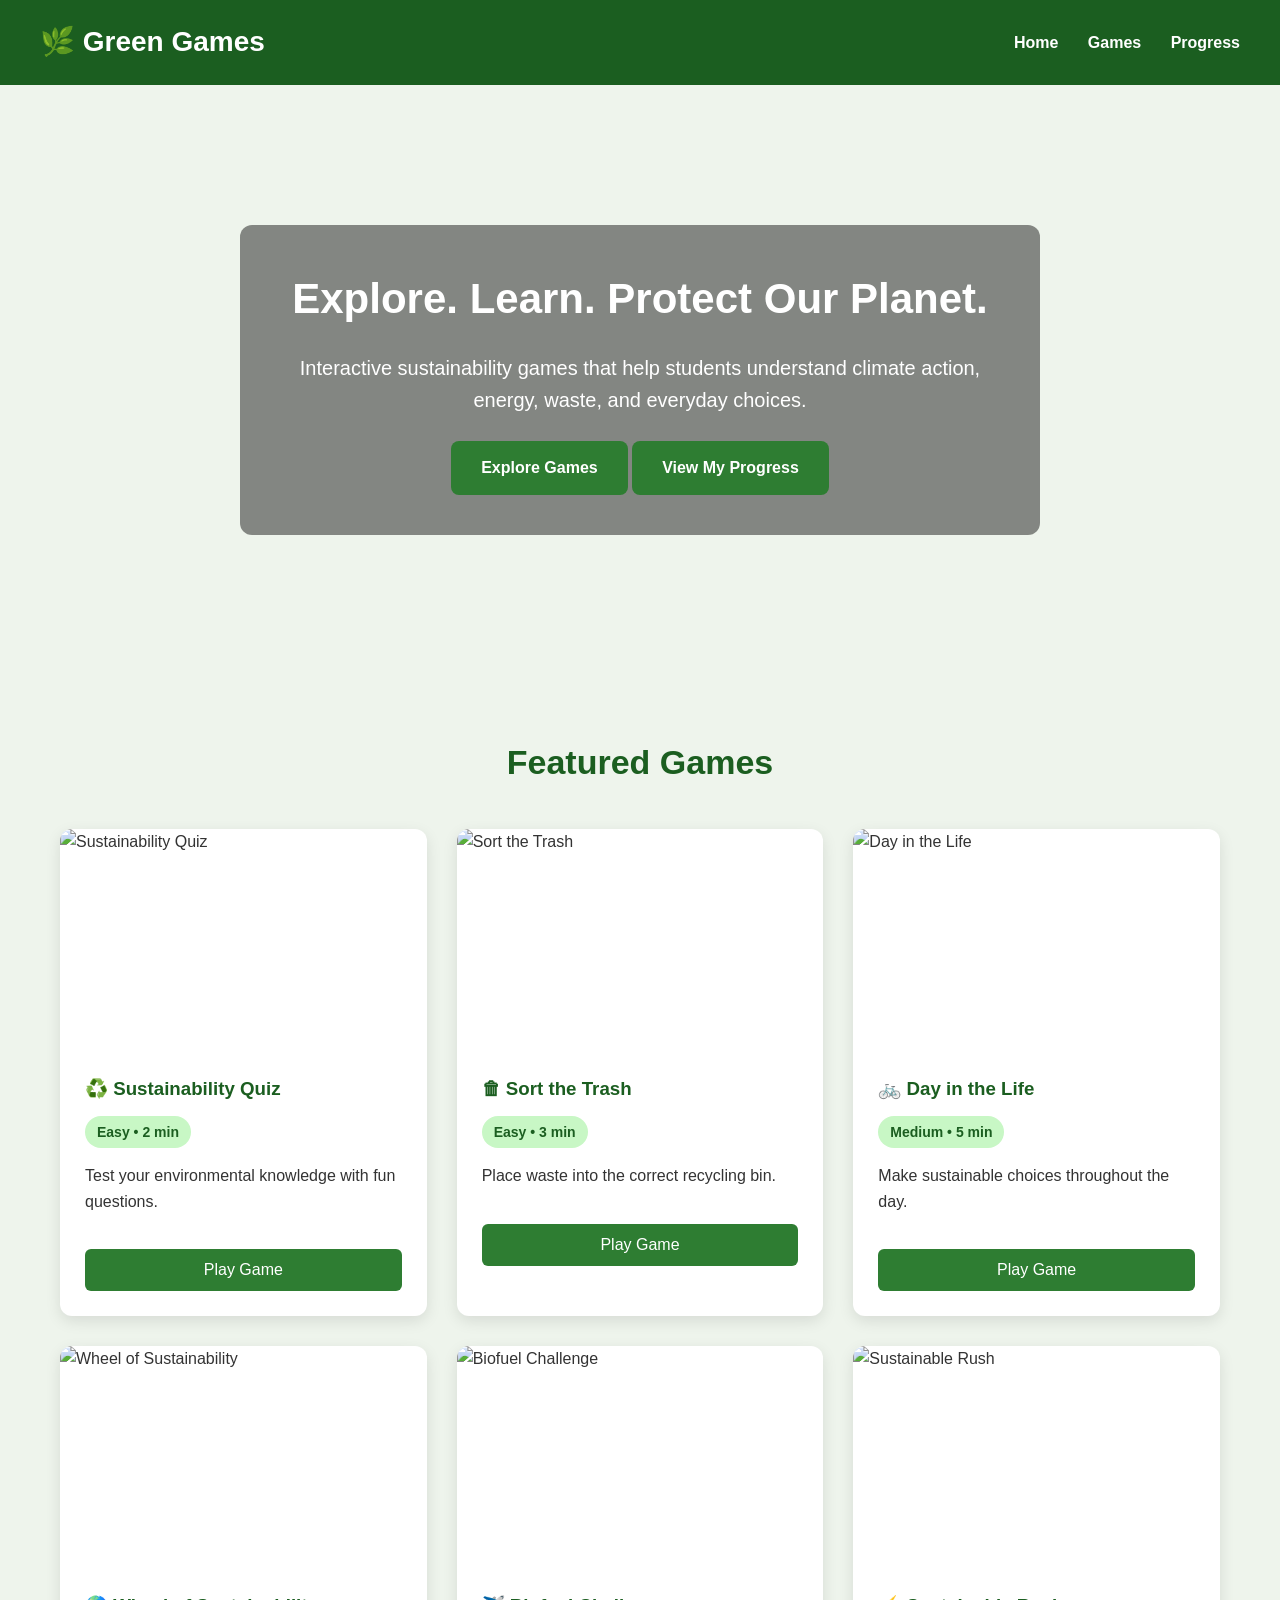
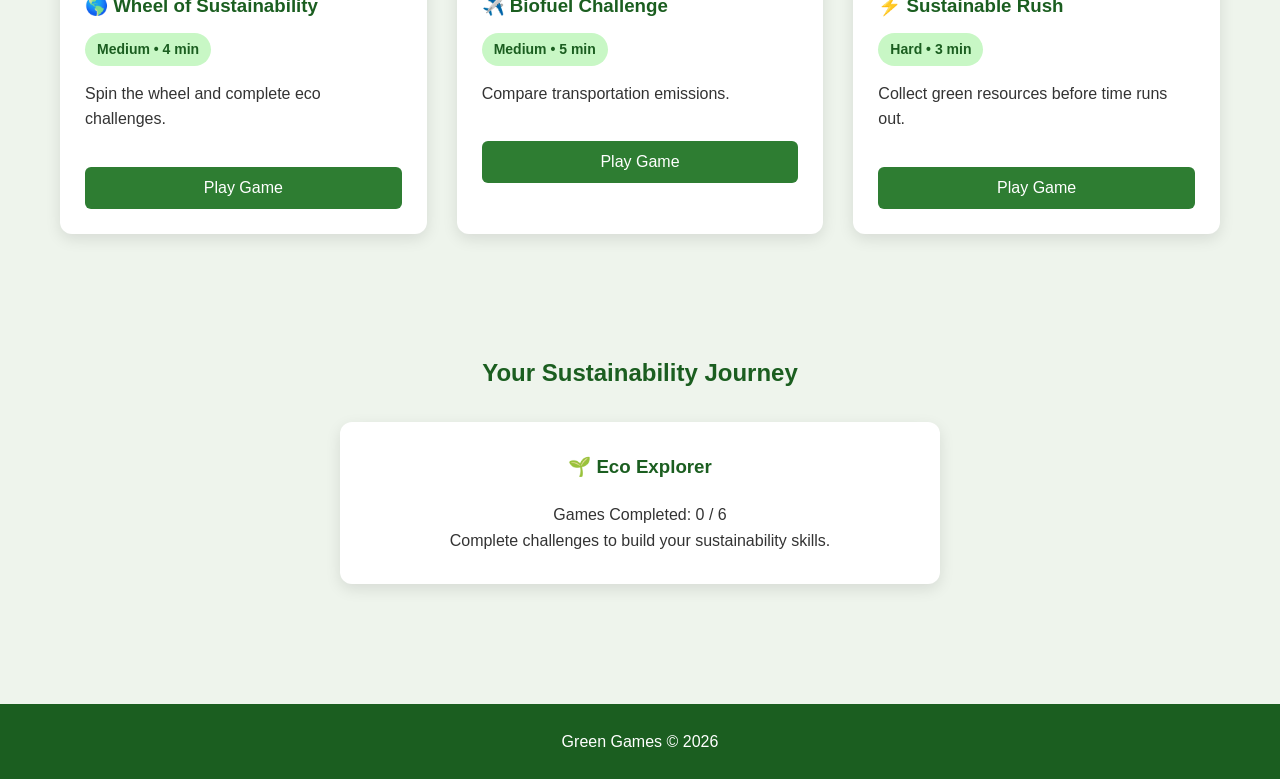
==== commit b4b65440: "added progress button on game pages" ====
--- a/index.html
+++ b/index.html
@@ -67,6 +67,9 @@
 <a href="#games" class="hero-button">
 Explore Games
 </a>
+<a href="progress.html" class="hero-button">
+    View My Progress
+</a>
 
 
 </div>
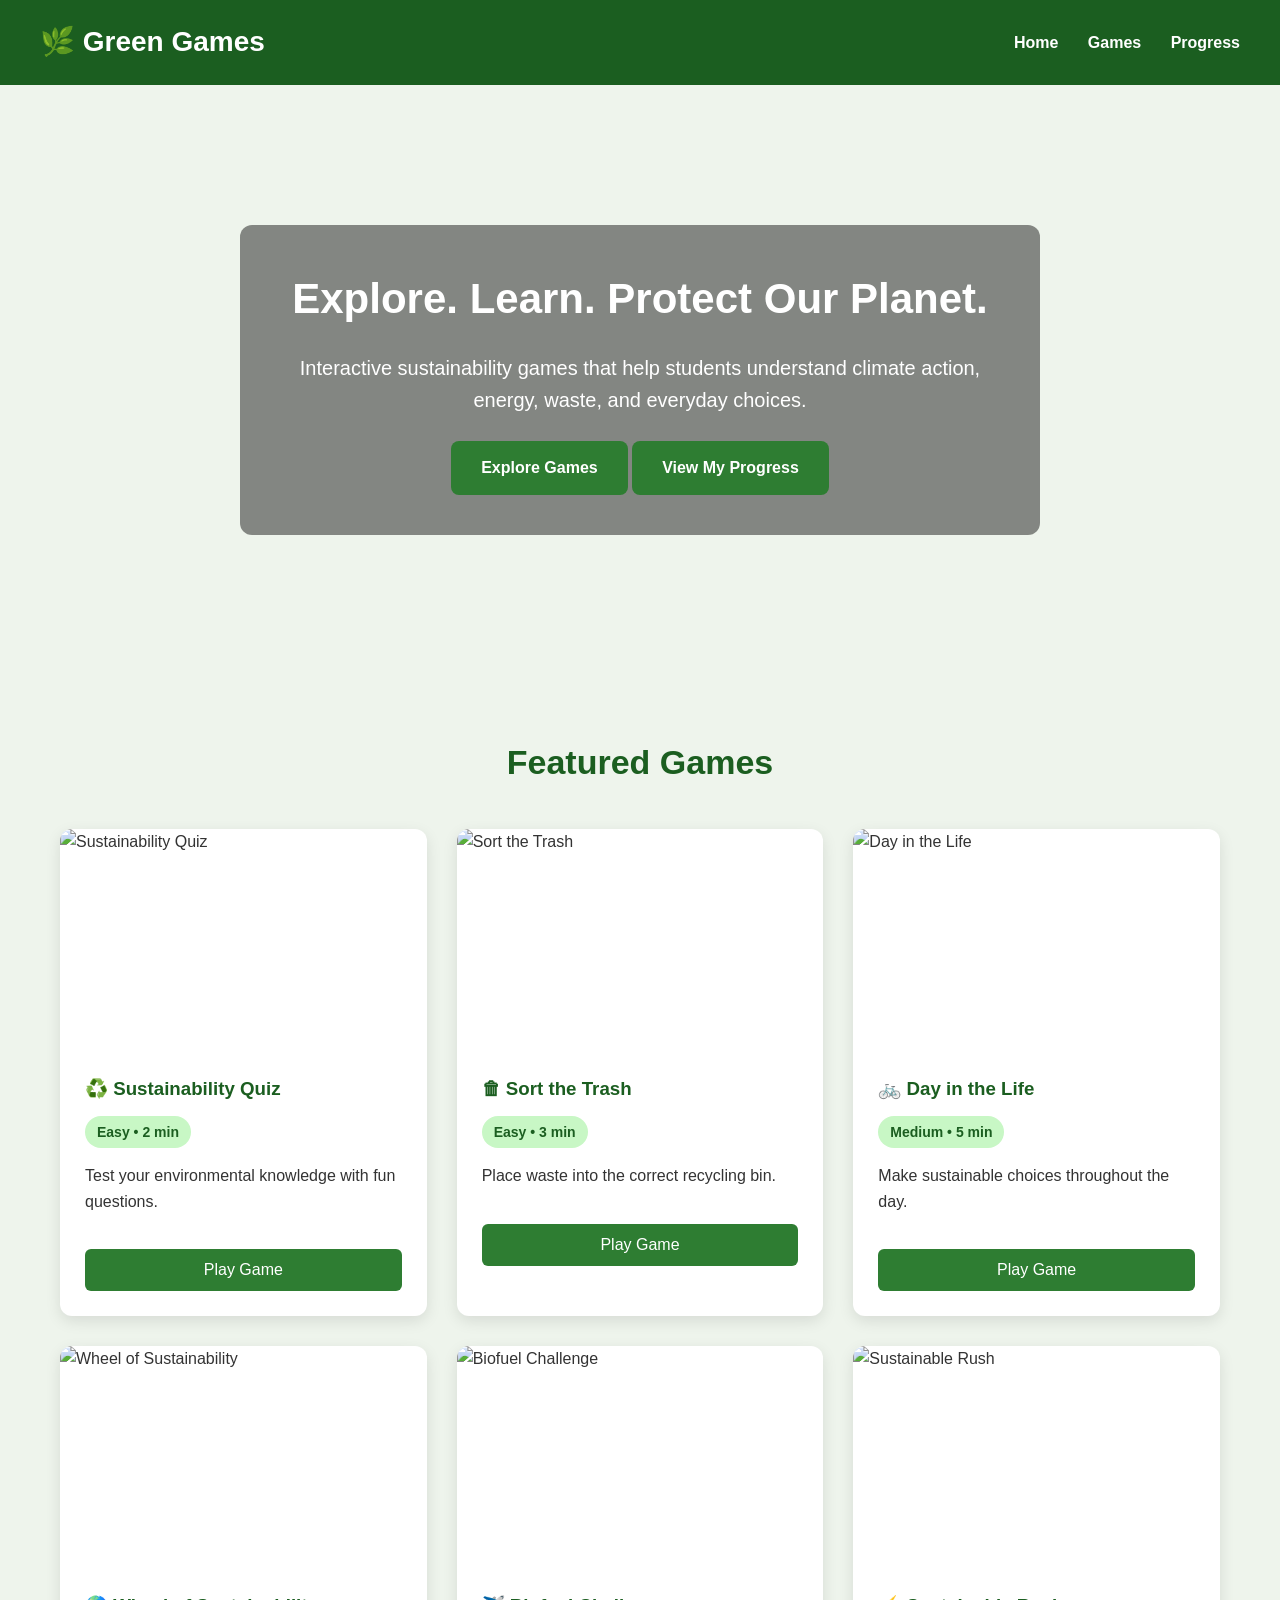
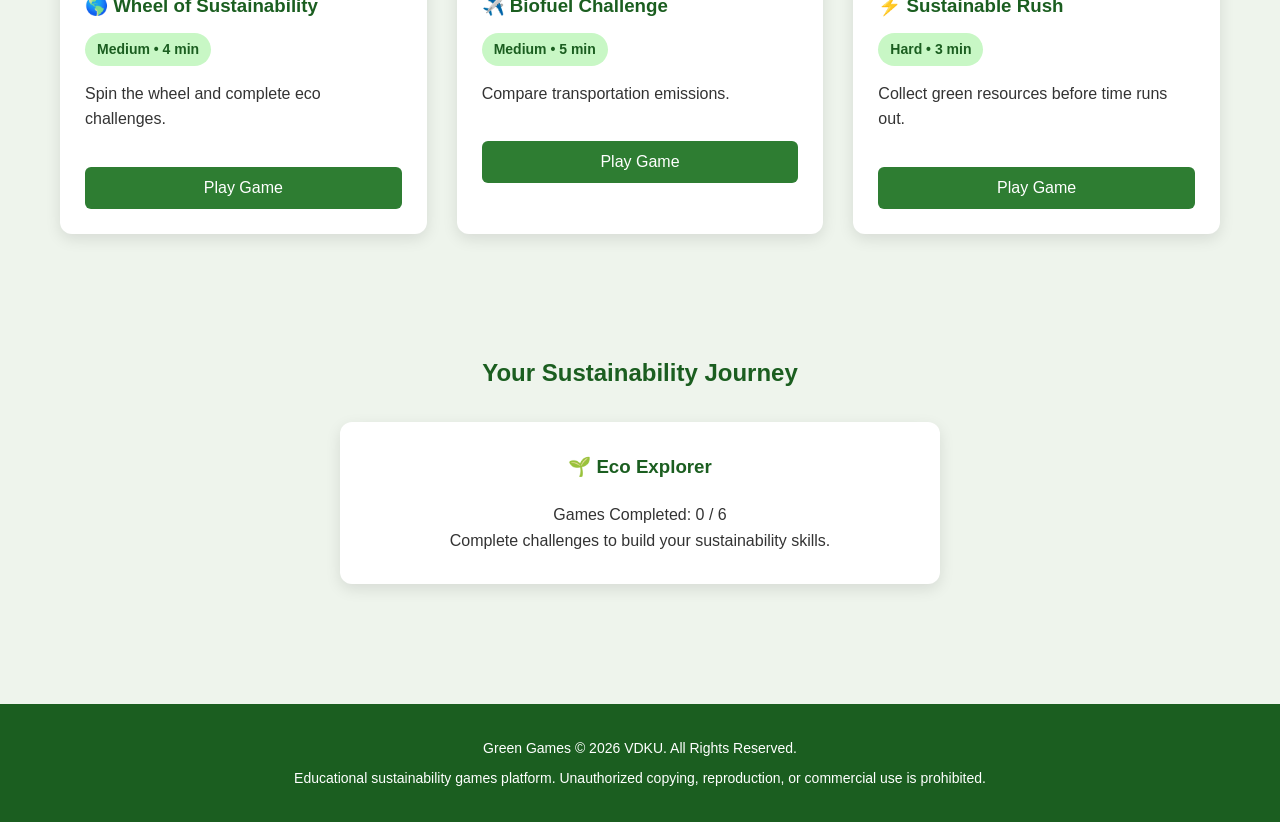
==== commit cadee94e: "LICENSE added" ====
--- a/index.html
+++ b/index.html
@@ -424,7 +424,14 @@
 
 <footer>
 
-Green Games © 2026
+<p>
+Green Games © 2026 VDKU. All Rights Reserved.
+</p>
+
+<p>
+Educational sustainability games platform.
+Unauthorized copying, reproduction, or commercial use is prohibited.
+</p>
 
 </footer>
 
--- a/css/style.css
+++ b/css/style.css
@@ -755,6 +755,12 @@
 
 margin-top:60px;
 
+}footer p {
+
+margin:8px 0;
+
+font-size:14px;
+
 }
 
 
